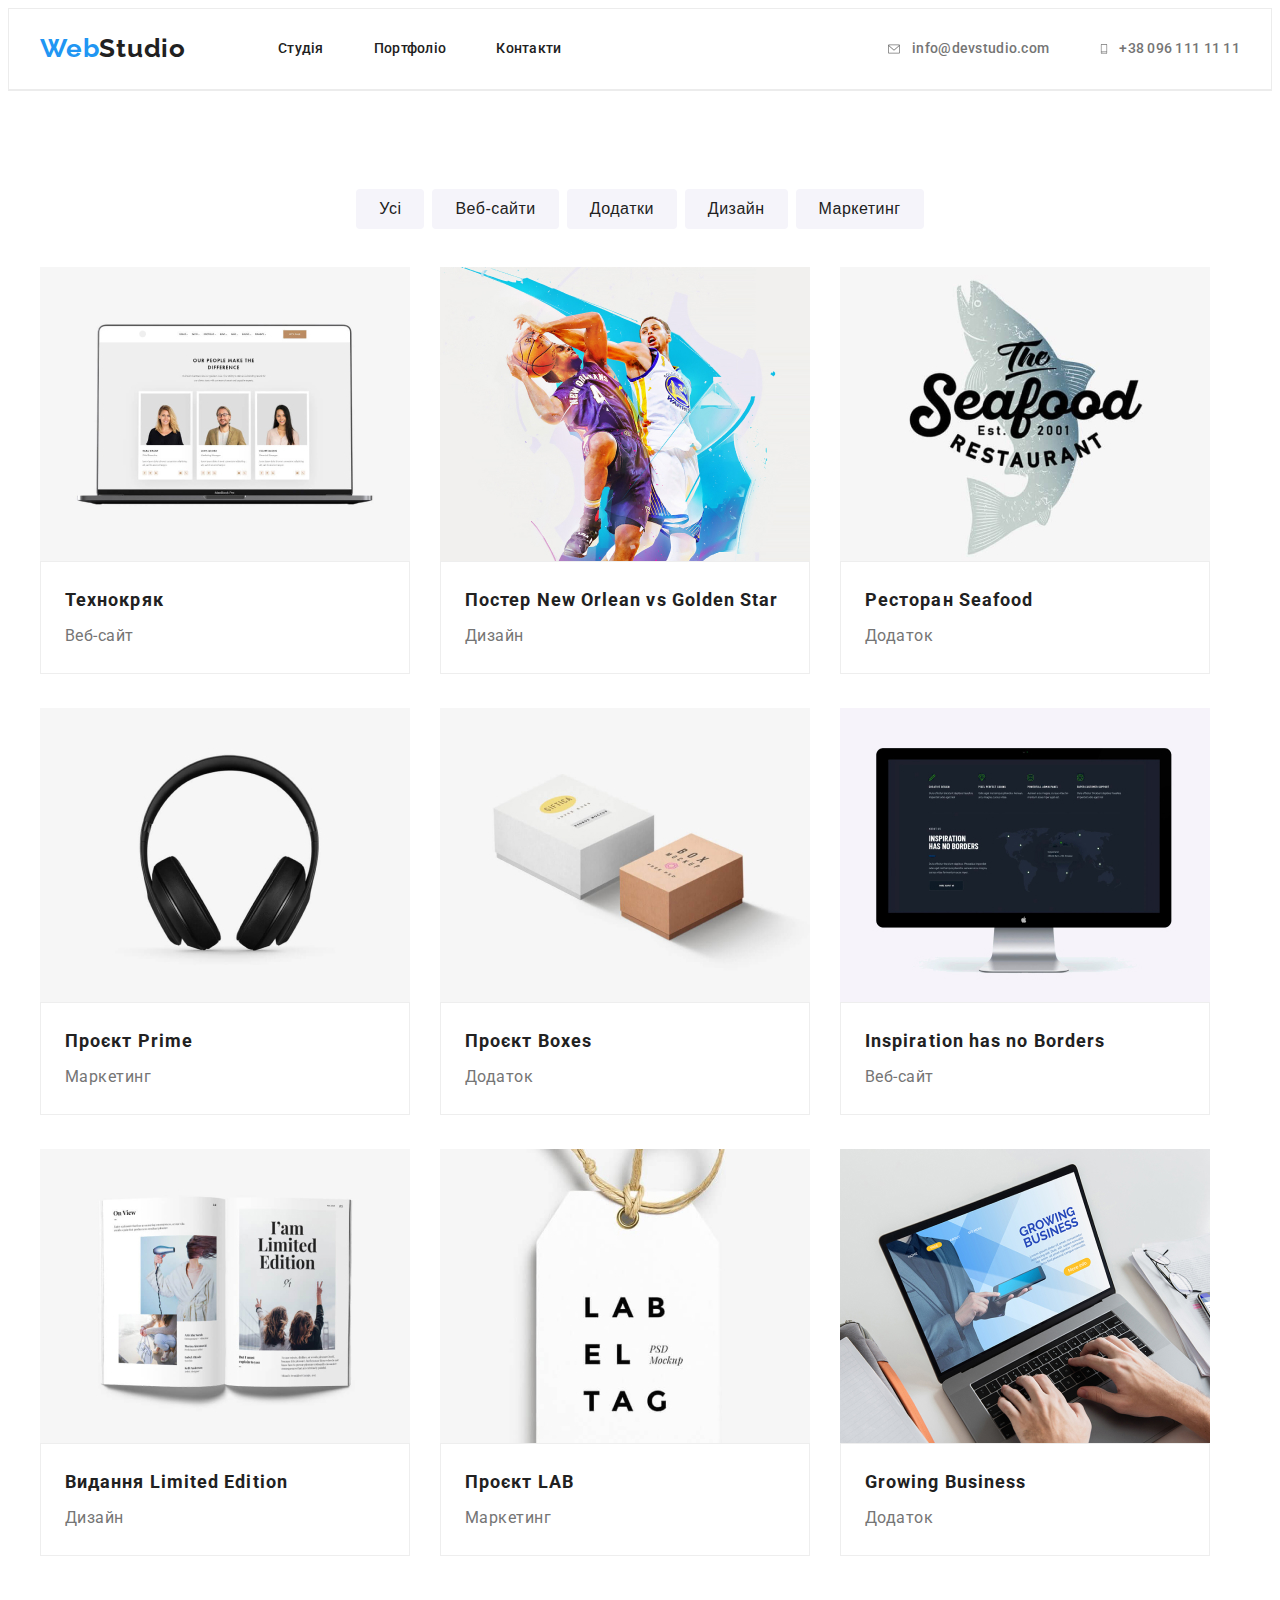
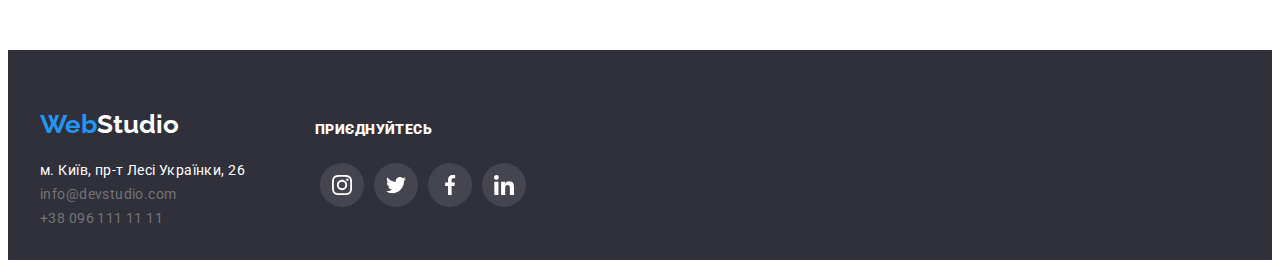
==== portfolio.html @ 794402a9 "first try" ====
<!DOCTYPE html>
<html lang="uk">
  <head>
    <meta charset="UTF-8" />
    <meta http-equiv="X-UA-Compatible" content="IE=edge" />
    <meta name="viewport" content="width=device-width, initial-scale=1.0" />
    <title>Portfolio</title>
    <link rel="preconnect" href="https://fonts.googleapis.com" />
    <link rel="preconnect" href="https://fonts.gstatic.com" crossorigin />
    <link
      href="https://fonts.googleapis.com/css2?family=Raleway:wght@700&family=Roboto:wght@400;500;700;900&display=swap"
      rel="stylesheet"
    />
    <link
      rel="stylesheet"
      href="https://cdnjs.cloudflare.com/ajax/libs/modern-normalize/1.1.0/modern-normalize.min.css"
      integrity="sha512-wpPYUAdjBVSE4KJnH1VR1HeZfpl1ub8YT/NKx4PuQ5NmX2tKuGu6U/JRp5y+Y8XG2tV+wKQpNHVUX03MfMFn9Q=="
      crossorigin="anonymous"
      referrerpolicy="no-referrer"
    />
    <link rel="stylesheet" href="./css/style.css" />
  </head>
  <body>
    <header class="header">
      <div class="header-wrapper container">
        <nav class="header-nav">
          <a lang="en" href="./index.html" class="header-logo"
            ><span class="logo-color">Web</span>Studio</a
          >

          <ul class="header-list list">
            <li class="header-item">
              <a href="./index.html" class="header-link link">Студія</a>
            </li>
            <li class="header-item">
              <a href="./portfolio.html" class="header-link link">Портфоліо</a>
            </li>
            <li class="header-item">
              <a href="" class="header-link link">Контакти</a>
            </li>
          </ul>
        </nav>
        <ul class="header-contact-list list">
          <li class="header-item-mail">
            <a href="mailto:info@devstudio.com" class="header-contact link">
              <svg class="icon-mail" height="12px" width="16px">
                <use href="./images/icons.svg#icon-envelope"></use>
              </svg>
              info@devstudio.com</a
            >
          </li>
          <li class="header-item-contact">
            <a href="tel:+380961111111" class="header-contact link">
              <svg class="icon-phone" height="16px" width="10px">
                <use href="./images/icons.svg#icon-smartphone"></use>
              </svg>
              +38 096 111 11 11</a
            >
          </li>
        </ul>
      </div>
    </header>
    <main>
      <section class="menu section">
        <div class="container">
          <h1 class="visually-hidden">Меню</h1>
          <ul class="menu-list list">
            <li><button type="button" class="menu-btn">Усі</button></li>
            <li><button type="button" class="menu-btn">Веб-сайти</button></li>
            <li><button type="button" class="menu-btn">Додатки</button></li>
            <li><button type="button" class="menu-btn">Дизайн</button></li>
            <li><button type="button" class="menu-btn">Маркетинг</button></li>
          </ul>

          <ul class="project-list list">
            <li class="project-item">
              <div class="action-overlay" >
                <img 
                src="./images/project1.jpg"
                alt="Веб-сторінка Технокряк"
                width="370"
                />
                <p class="img-overlay">Ресурс пропонує комплексні пропозиції з різним рівнем функціоналу та сервісів. Все це дозволить відвідувачу отримати вичерпні відомості про компанію чи приватну особу.</p>
              </div>
              
              <div class="project-wrapper">
                <h2 class="project-title">Технокряк</h2>
                <p class="project-description">Веб-сайт</p>
              </div>
            </li>

            <li class="project-item">
              <div class="action-overlay"><img
                src="./images/project2.jpg"
                alt="Дизайн постеру"
                width="370"
              />
              <p class="img-overlay">Ресурс пропонує комплексні пропозиції з різним рівнем функціоналу та сервісів. Все це дозволить відвідувачу отримати вичерпні відомості про компанію чи приватну особу.</p></div>
              
              <div class="project-wrapper">
                <h2 class="project-title">Постер New Orlean vs Golden Star</h2>
                <p class="project-description">Дизайн</p>
              </div>
            </li>
            <li class="project-item">
              <div class="action-overlay"><img
                src="./images/project3.jpg"
                alt="Додаток ресторану"
                width="370"
              />
              <p class="img-overlay">Ресурс пропонує комплексні пропозиції з різним рівнем функціоналу та сервісів. Все це дозволить відвідувачу отримати вичерпні відомості про компанію чи приватну особу.</p></div>
              
              <div class="project-wrapper">
                <h2 class="project-title">Ресторан Seafood</h2>
                <p class="project-description">Додаток</p>
              </div>
            </li>
            <li class="project-item">
              <div class="action-overlay"><img
                src="./images/project4.jpg"
                alt="Маркетинг проєкт"
                width="370"
              />
              <p class="img-overlay">Ресурс пропонує комплексні пропозиції з різним рівнем функціоналу та сервісів. Все це дозволить відвідувачу отримати вичерпні відомості про компанію чи приватну особу.</p></div>
              
              <div class="project-wrapper">
                <h2 class="project-title">Проєкт Prime</h2>
                <p class="project-description">Маркетинг</p>
              </div>
            </li>
            <li class="project-item">
              <div class="action-overlay"><img
                src="./images/project5.jpg"
                alt="Проєкт з додатком"
                width="370"
              />
              <p class="img-overlay">Ресурс пропонує комплексні пропозиції з різним рівнем функціоналу та сервісів. Все це дозволить відвідувачу отримати вичерпні відомості про компанію чи приватну особу.</p></div>
              
              <div class="project-wrapper">
                <h2 class="project-title">Проєкт Boxes</h2>
                <p class="project-description">Додаток</p>
              </div>
            </li>
            <li class="project-item">
              <div class="action-overlay"><img src="./images/project6.jpg" alt="Веб-сторінка" width="370" />
                <p class="img-overlay">Ресурс пропонує комплексні пропозиції з різним рівнем функціоналу та сервісів. Все це дозволить відвідувачу отримати вичерпні відомості про компанію чи приватну особу.</p></div>
              
              <div class="project-wrapper">
                <h2 lang="en" class="project-title">
                  Inspiration has no Borders
                </h2>
                <p class="project-description">Веб-сайт</p>
              </div>
            </li>
            <li class="project-item">
              <div class="action-overlay"><img
                src="./images/project7.jpg"
                alt="Дизайн видання"
                width="370"
              />
              <p class="img-overlay">Ресурс пропонує комплексні пропозиції з різним рівнем функціоналу та сервісів. Все це дозволить відвідувачу отримати вичерпні відомості про компанію чи приватну особу.</p></div>
              
              <div class="project-wrapper">
                <h2 class="project-title">Видання Limited Edition</h2>
                <p class="project-description">Дизайн</p>
              </div>
            </li>
            <li class="project-item">
              <div class="action-overlay"><img
                src="./images/project8.jpg"
                alt="Маркетинг проєкт Лаб"
                width="370"
              />
              <p class="img-overlay">Ресурс пропонує комплексні пропозиції з різним рівнем функціоналу та сервісів. Все це дозволить відвідувачу отримати вичерпні відомості про компанію чи приватну особу.</p></div>
              
              <div class="project-wrapper">
                <h2 class="project-title">Проєкт LAB</h2>
                <p class="project-description">Маркетинг</p>
              </div>
            </li>
            <li class="project-item">
              <div class="action-overlay"><img
                src="./images/project9.jpg"
                alt="Додаток для бізнесу"
                width="370"
              />
              <p class="img-overlay">Ресурс пропонує комплексні пропозиції з різним рівнем функціоналу та сервісів. Все це дозволить відвідувачу отримати вичерпні відомості про компанію чи приватну особу.</p></div>
              
              <div class="project-wrapper">
                <h2 lang="en" class="project-title">Growing Business</h2>
                <p class="project-description">Додаток</p>
              </div>
            </li>
          </ul>
        </div>
      </section>
    </main>
    <footer class="footer">
      <div class="footer-container container">
        <div class="footer-wrapper">
          <address>
            <a lang="en" href="./index.html" class="footer-logo"
              ><span class="logo-color">Web</span>Studio</a
            >
            <ul class="footer-list list">
              <li class="footer-item">
                <a
                  class="footer-map"
                  href="https://goo.gl/maps/qGiQPbmWfuUWFr6U6"
                  target="_blank"
                  rel="noopener noreferrer nofollow"
                  >м. Київ, пр-т Лесі Українки, 26</a
                >
              </li>
              <li class="footer-item">
                <a class="footer-contact" href="mailto:info@devstudio.com"
                  >info@devstudio.com</a
                >
              </li>
              <li class="footer-item">
                <a class="footer-contact" href="tel:+380961111111"
                  >+38 096 111 11 11</a
                >
              </li>
            </ul>
          </address>
        </div>
        <div class="social-footer">
          <p class="footer-social-text"><strong>приєднуйтесь</strong></p>
          <ul class="footer-social-list list">
            <li>
              <a href="" class="footer-social-link">
                <svg class="team-icon-social" height="20px" width="20px">
                  <use href="./images/icons.svg#icon-instagram"></use>
                </svg>
              </a>
            </li>
            <li>
              <a href="" class="footer-social-link">
                <svg class="team-icon-social" height="20px" width="20px">
                  <use href="./images/icons.svg#icon-twitter"></use>
                </svg>
              </a>
            </li>
            <li>
              <a href="" class="footer-social-link">
                <svg class="team-icon-social" height="20px" width="20px">
                  <use href="./images/icons.svg#icon-facebook"></use>
                </svg>
              </a>
            </li>
            <li>
              <a href="" class="footer-social-link">
                <svg class="team-icon-social" height="20px" width="20px">
                  <use href="./images/icons.svg#icon-linkedin"></use>
                </svg>
              </a>
            </li>
          </ul>
        </div>
      </div>
    </footer>
  </body>
</html>
---- css/style.css ----
:root {
  --primary-color: #212121;
  --sencondary-color: #757575;
  --active-color: #2196f3;
  --about-background: #F5F4FA;
  --social-link:  #AFB1B8;
}

h1,
h2,
h3,
h4,
h5,
h6,
ul,
p {
  margin: 0;
}

ul {
  padding-left: 0;
}

body {
  color: var(--primary-color);
  font-family: "Roboto";
  line-height: 1.1;
  font-size: 14px;
}

img{
  display: block;
}

a{
  display: block;
}




.list {
  list-style: none;
}

.container {
  width: 1200px;
  margin-left: auto;
  margin-right: auto;
}

.section {
  padding: 94px 0px;
}

.header{
  border: 1px solid #ececec;
}

.header-wrapper {
  display: flex;
  padding-left: 15px;
  padding-right: 15px;
  margin: 0 auto;
  padding-top: 24px;
  align-items: center;
  padding-bottom: 25px;
}

.header-nav {
  display: flex;
  align-items: center;
}

.header-logo {
  font-family: "Raleway";
  font-weight: 700;
  text-decoration: none;
  color: var(--primary-color);
  font-size: 26px;
  letter-spacing: 0.03em;
  line-height: 1.2;
  margin-right: 92px;
  transition: color 250ms cubic-bezier(0.4, 0, 0.2, 1);
}

.logo-color {
  color: #2196f3;
  
}
.header-logo:focus,
.header-logo:hover {
  color: var(--active-color);
  
}

.header-list {
  display: flex;
  align-items: center;
}



.header-item:not(:first-child) {
  margin-left: 50px;
}

.header-link {
  position: relative;
  color: var(--primary-color);
  font-weight: 500;
  letter-spacing: 0.02em;
  text-decoration: none;
  transition: color 250ms cubic-bezier(0.4, 0, 0.2, 1);

}

.header-link::after{
  content: '';
  position: absolute;
  left: 0;
  bottom: -34px;
  width: 100%;
  height: 4px;
  background-color: var(--active-color);
  display: block;
  
  transform: scaleX(0);
  transition: transform 250ms cubic-bezier(0.4, 0, 0.2, 1);
}

.header-link:focus::after,
.header-link:hover::after{
  transform: scaleX(1);
}

.header-link:hover,
.header-link:focus {
  color: var(--active-color);
  
}

.header-contact-list {
  display: flex;
  align-items: center;
  margin-left: auto;
}

.header-contact {
  color: var(--sencondary-color);
  text-decoration: none;
  font-weight: 500;
  letter-spacing: 0.02em;
  display: flex;
  align-items: center;
  transition-property: color, fill; 
  transition-timing-function: cubic-bezier(0.4, 0, 0.2, 1);
  transition-duration: 250ms
}

.header-contact:hover,
.header-contact:focus {
  color: var(--active-color);
  fill: currentColor;
  
}

.header-item-contact {
  margin-left: 50px;
}

.icon-mail{
  fill: currentColor;
  margin-right: 10px;
}

.icon-mail:hover,
.icon-mail:focus{
  fill: currentColor;
}

.icon-phone{
  margin-right: 10px;
  fill: currentColor;
  
}

.icon-phone:hover,
.icon-phone:focus{
  fill: currentColor;
  
}


.hero {
  background-color: #2f303a;
  background-repeat: no-repeat;
  background-position: center, center;
  background-image: linear-gradient(to right, rgba(47, 48, 58, 0.4), rgba(47, 48, 58, 0.4)),
   url(../images/heroimg.jpg);
   background-size: 1600px 600px;
  padding-top: 200px;
  padding-bottom: 200px;
  
}

.hero-wrapper {
  text-align: center;
}

.hero-title {
  color: #ffffff;
  font-weight: 900;
  font-size: 44px;
  letter-spacing: 0.06em;
  text-transform: uppercase;
  line-height: 1.4;
  max-width: 696px;
  margin: auto;
  
}

.hero-btn {
  color: #ffffff;
  background-color: var(--active-color);
  font-size: 16px;
  font-weight: 700;
  letter-spacing: 0.06em;
  cursor: pointer;
  margin-top: 30px;
  border-radius: 4px;
  width: 216px;
  height: 50px;
  border: inherit;
  transition-property: background-color, color; 
  transition-timing-function: cubic-bezier(0.4, 0, 0.2, 1);
  transition-duration: 250ms

}
.hero-btn:hover,
.hero-btn:focus{
  background-color: var(--about-background);
  color: var(--active-color);
}


.backdrop{
  position: fixed;
  top: 0;
  left: 0;
  width: 100%;
  height: 100%;
  background-color: rgba(0, 0, 0, 0.1);
}

.backdrop.is-hidden{
  opacity: 0;
  pointer-events: none;
}

.modal{
  position: absolute;
  top: 50%;
  left: 50%;
  transform: translate(-50%, -50%);
  width: 528px;
  height: 581px;
  background-color: #ffffff;
}

.modal-btn{
  margin-top: 8px;
  margin-left: 490px;
  border-radius: 50%;
  border: 1px, color rgba(0, 0, 0, 0.1);
  background-color: #ffffff;
  cursor: pointer;
  height: 30px;
  width: 30px;
  text-align: center;
  
}

.visually-hidden {
  position: absolute;
  white-space: nowrap;
  width: 1px;
  height: 1px;
  overflow: hidden;
  border: 0;
  padding: 0;
  clip: rect(0 0 0 0);
  clip-path: inset(50%);
  margin: -1px;
}

.about-list {
  display: flex;
  
}

.about-item:not(:first-child) {
  margin-left: 30px;
  
}

.about-icons{
  height: 120px;
  width: 270px;
  background-color: var(--about-background);
  display: flex;
  align-items: center;
  justify-content: center;
  margin-bottom: 30px;
  
}


.about-title {
  color: var(--primary-color);
  font-weight: 700;
  letter-spacing: 0.03em;
  text-transform: uppercase;
  margin-bottom: 10px;
}
.about-text {
  color: var(--sencondary-color);
  letter-spacing: 0.03em;
  line-height: 1.7;
}

.work-list {
  display: flex;
  align-items: center;
  margin-top: 50px;
}

.work-item{
  position: relative;
}

.work-description{
  position: absolute;
  bottom: 0;
  left: 0;
  display: block;
  height: 70px;
  width: 370px;
  background-color: rgba(47, 48, 58, 0.8);
  text-align: center;
  color: #ffffff;
  padding: 27px 0px;
  font-weight: 700;
  letter-spacing: 0.03em;
  text-transform: uppercase;
}

.work-title {
  color: var(--primary-color);
  font-weight: 700;
  font-size: 36px;
  letter-spacing: 0.03em;
  text-align: center;
  
}

.work-item:not(:first-child) {
  margin-left: 30px;
}

.team {
  background-color: var(--about-background);
}
.team-list {
  display: flex;
  align-items: center;
  
}

.team-img{
  box-shadow: 0px 1px 3px rgba(0, 0, 0, 0.12), 0px 1px 1px rgba(0, 0, 0, 0.14), 0px 2px 1px rgba(0, 0, 0, 0.2);
  margin-top: 50px;
  border-radius: 4px;
  background-color: #ffffff;
}
 
.team-title {
  font-weight: 700;
  font-size: 36px;
  letter-spacing: 0.03em;
  text-align: center;
}

.team-person {
  color: var(--primary-color);
  font-weight: 500;
  font-size: 16px;
  letter-spacing: 0.03em;
  line-height: 1.1;
  display: block;
}
.team-description {
  color: var(--sencondary-color);
  font-size: 16px;
  letter-spacing: 0.03em;
  margin-top: 10px;
}

.img-wrapper {
  display: block;
  
}

.team-img:not(:first-child) {
  margin-left: 30px;
}

.team-text-wrapper{
  text-align: center;
  padding: 30px 0;
}

.team-social{
  display: flex;
  background-position: center;
  justify-content: center;
  margin-top: 16px;

}


.social-link{
  height: 44px;
  width: 44px;
  align-items: center;
  justify-content: center;
  display: flex;
  border-radius: 50%;
  fill: var(--social-link);
  transition-property: background-color, fill; 
  transition-timing-function: cubic-bezier(0.4, 0, 0.2, 1);
  transition-duration: 250ms

}

.social-link:hover,
.social-link:focus{
  background-color: var(--active-color);
  fill: #ffffff;
  
}

.client-title{
  font-weight: 700;
  font-size: 36px;
  color: var(--primary-color);
  text-align: center;
  letter-spacing: 0,03em;
}

.client-list{
  display: flex;
  align-items: center;
  justify-content: center;
}

.client-card{
  margin: 15px;     
}

.client-logo{
  fill: var(--social-link);
  border: 1px solid #AFB1B8;
  justify-content: center;
  align-items: center;
  height: 92px;
  width: 170px;
  display: flex;
  margin-top: 50px;
  border-radius: 4px;
  transition-property: border, fill; 
  transition-timing-function: cubic-bezier(0.4, 0, 0.2, 1);
  transition-duration: 250ms
}


.client-logo:hover,
.client-logo:focus{
  fill: var(--active-color);
  border: 1px solid var(--active-color);
}



.footer {
  background-color: #2f303a;
  
}

.footer-container{
  display: flex;
}

.footer-logo {
  font-weight: 700;
  font-size: 26px;
  font-family: "Raleway";
  text-decoration: none;
  font-style: normal;
  color: #ffffff;
  display: block;
  padding-top: 60px;
  margin-bottom: 20px;
  transition: color 250ms cubic-bezier(0.4, 0, 0.2, 1);
}

.footer-logo:focus,
.footer-logo:hover {
  color: var(--active-color);
}

.footer-map {
  color: #ffffff;
  text-decoration: none;
  font-style: normal;
  letter-spacing: 0.03em;
  line-height: 1.7;
  transition: color 250ms cubic-bezier(0.4, 0, 0.2, 1);
}
.footer-map:hover,
.footer-map:focus {
  color: var(--active-color);
}

.footer-contact {
  color: var(--sencondary-color);
  text-decoration: none;
  font-style: normal;
  letter-spacing: 0.03em;
  line-height: 1.7;
  display: block;
  transition: color 250ms cubic-bezier(0.4, 0, 0.2, 1);
}

.footer-item:nth-child(3n) {
  padding-bottom: 30px;
}

.footer-contact:hover,
.footer-contact:focus {
  color: var(--active-color);
}

.social-footer{
  margin-left: 70px;
  
}

.footer-social-text{
  font-weight: 700;
  letter-spacing: 0.03em;
  text-transform: uppercase;
  color: #ffffff;
  margin-top: 72px;
}

.footer-social-list{
  display: flex;
  align-items: center;
  margin-top: 20px;
}

.footer-social-link{
  height: 44px;
  width: 44px;
  align-items: center;
  justify-content: center;
  display: flex;
  border-radius: 50%;
  fill: #ffffff;
  background-color: rgba(255, 255, 255, 0.1);
  margin: 5px;
  transition: background-color 250ms cubic-bezier(0.4, 0, 0.2, 1);
}

.footer-social-link:hover,
.footer-social-link:focus{
  background-color: var(--active-color);
}

.menu{
  border-top: 1px solid #ececec;
}

.menu-list {
  display: flex;
  align-items: center;
  justify-content: center;
}

.menu-btn {
  font-weight: 500;
  font-size: 16px;
  letter-spacing: 0.03em;
  color: var(--primary-color);
  line-height: 1.6;
  cursor: pointer;
  margin: 4px;
  border-radius: 4px;
  border: 1px solid transparent;
  background-color: #F5F4FA;
  padding: 6px 22px;
  
  transition-property: color, background-color, box-shadow; 
  transition-timing-function: cubic-bezier(0.4, 0, 0.2, 1);
  transition-duration: 250ms
}



.menu-btn:hover,
.menu-btn:focus {
  background-color: var(--active-color);
  color: #ffffff;
  box-shadow:  0px 3px 1px rgba(0, 0, 0, 0.1), 0px 1px 2px rgba(0, 0, 0, 0.08), 0px 2px 2px rgba(0, 0, 0, 0.12);
}

.project-title {
  font-weight: 700;
  font-size: 18px;
  letter-spacing: 0.06em;
  color: var(--primary-color);
  letter-spacing: 0.06em;
  line-height: 2;
  
}

.project-list {
  display: flex;
  flex-wrap: wrap;
}

.project-item {
  position: relative;
  width: 370px;
  margin-top: 34px;
  margin-right: 30px;
  transition: box-shadow 250ms cubic-bezier(0.4, 0, 0.2, 1);
}

 .action-overlay{
  position: relative;
  display: block;
 overflow: hidden;
  
 }

 .img-overlay{
  position: absolute;
  display: block;
  width: 100%;
  height: 294px;
  line-height: 1.56;
  color: #ffffff;
  background-color: rgba(33, 150, 243, 0.9);
  padding: 63px 24px;
  opacity: 0;
  font-size: 18px;
  transition: transform 250ms cubic-bezier(0.4, 0, 0.2, 1);
  
 }

.project-item:hover .img-overlay{
  opacity: 1;
  transform: translateY(-100%);
 }

.project-item:nth-child(3n) {
  margin-right: 0;
}

.project-item:nth-last-child(-n + 3) {
  margin-bottom: 0;
}

.project-item:hover,
.project-item:focus{
  box-shadow: 0px 1px 1px rgba(0, 0, 0, 0.12), 0px 4px 4px rgba(0, 0, 0, 0.06), 1px 4px 6px rgba(0, 0, 0, 0.16);
}

.project-description {
  font-size: 16px;
  letter-spacing: 0.03em;
  color: var(--sencondary-color);
  line-height: 2.2;
}

.project-wrapper {
  padding: 20px 24px;
  border: 1px solid #EEEEEE;
}
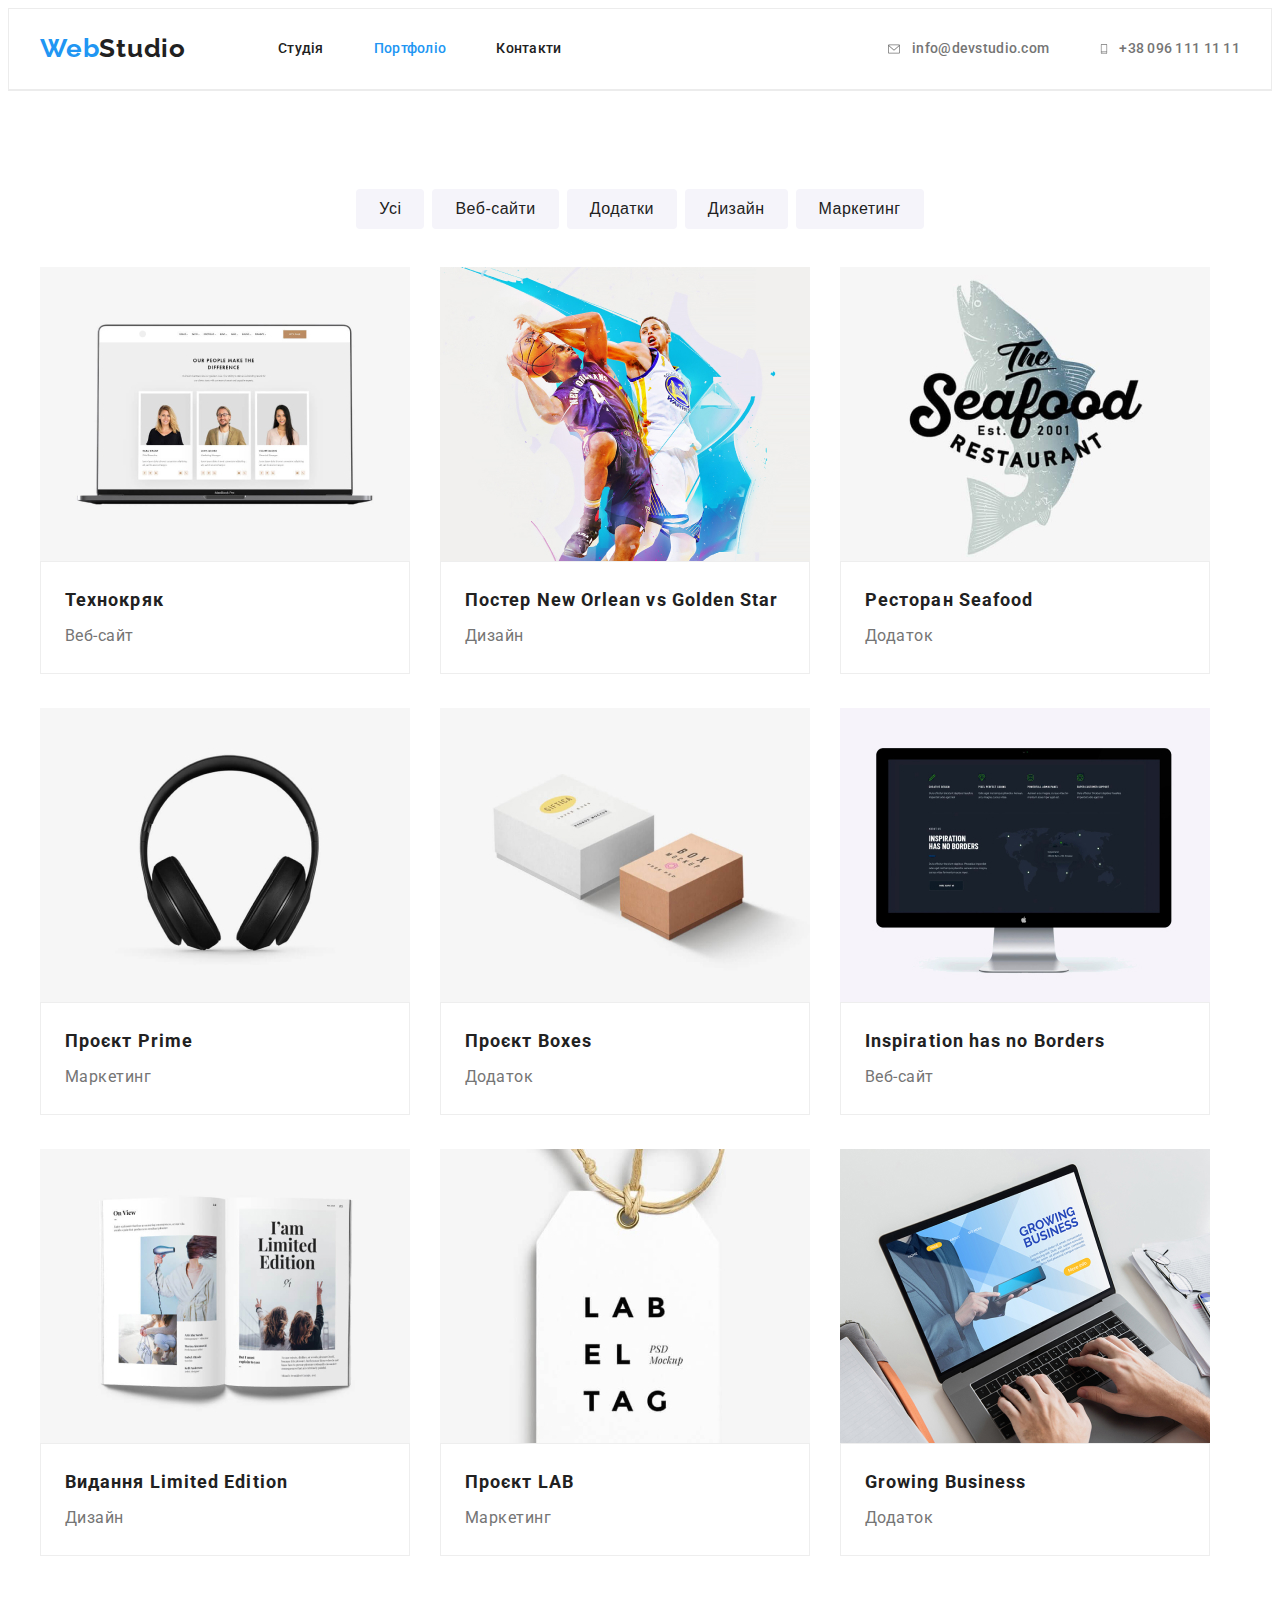
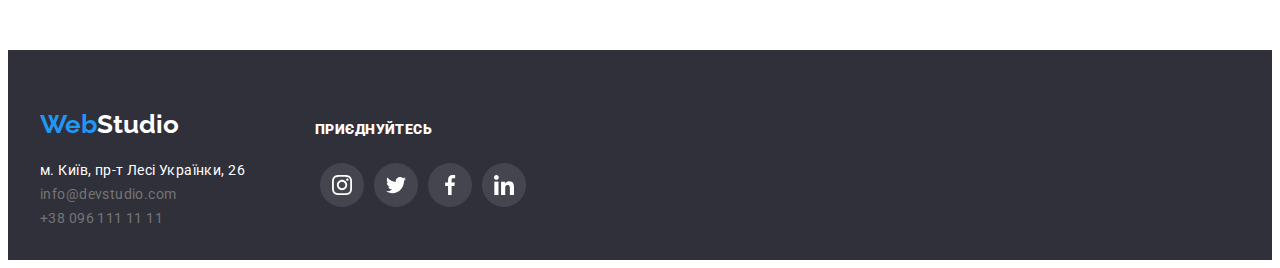
==== commit 02a1a30e: "second" ====
--- a/portfolio.html
+++ b/portfolio.html
@@ -33,7 +33,7 @@
               <a href="./index.html" class="header-link link">Студія</a>
             </li>
             <li class="header-item">
-              <a href="./portfolio.html" class="header-link link">Портфоліо</a>
+              <a href="./portfolio.html" class="header-link curret">Портфоліо</a>
             </li>
             <li class="header-item">
               <a href="" class="header-link link">Контакти</a>
--- a/css/style.css
+++ b/css/style.css
@@ -57,6 +57,10 @@
   border: 1px solid #ececec;
 }
 
+.header-list .curret{
+  color: var(--active-color);
+}
+
 .header-wrapper {
   display: flex;
   padding-left: 15px;
@@ -114,6 +118,7 @@
   transition: color 250ms cubic-bezier(0.4, 0, 0.2, 1);
 
 }
+
 
 .header-link::after{
   content: '';
@@ -124,7 +129,7 @@
   height: 4px;
   background-color: var(--active-color);
   display: block;
-  
+  border-radius: 2px;
   transform: scaleX(0);
   transition: transform 250ms cubic-bezier(0.4, 0, 0.2, 1);
 }
@@ -132,6 +137,7 @@
 .header-link:focus::after,
 .header-link:hover::after{
   transform: scaleX(1);
+
 }
 
 .header-link:hover,
@@ -239,8 +245,8 @@
 }
 .hero-btn:hover,
 .hero-btn:focus{
-  background-color: var(--about-background);
-  color: var(--active-color);
+  background-color: #188CE8;
+  color: #ffffff;
 }
 
 
@@ -251,6 +257,7 @@
   width: 100%;
   height: 100%;
   background-color: rgba(0, 0, 0, 0.1);
+  transition: opacity 750ms cubic-bezier(0.4, 0, 0.2, 1);
 }
 
 .backdrop.is-hidden{
@@ -269,16 +276,25 @@
 }
 
 .modal-btn{
+  display: flex;
   margin-top: 8px;
   margin-left: 490px;
+  width: 30px;
+  height: 30px;
+  align-items: center;
   border-radius: 50%;
-  border: 1px, color rgba(0, 0, 0, 0.1);
   background-color: #ffffff;
   cursor: pointer;
-  height: 30px;
-  width: 30px;
-  text-align: center;
-  
+  border: 1px color rgba(0, 0, 0, 0.1);
+}
+
+
+
+.close-btn-modal{
+  height: 18px;
+  width: 18px;
+  
+
 }
 
 .visually-hidden {
@@ -329,6 +345,10 @@
   line-height: 1.7;
 }
 
+.work{
+  padding: 0 0 94px 0;
+}
+
 .work-list {
   display: flex;
   align-items: center;
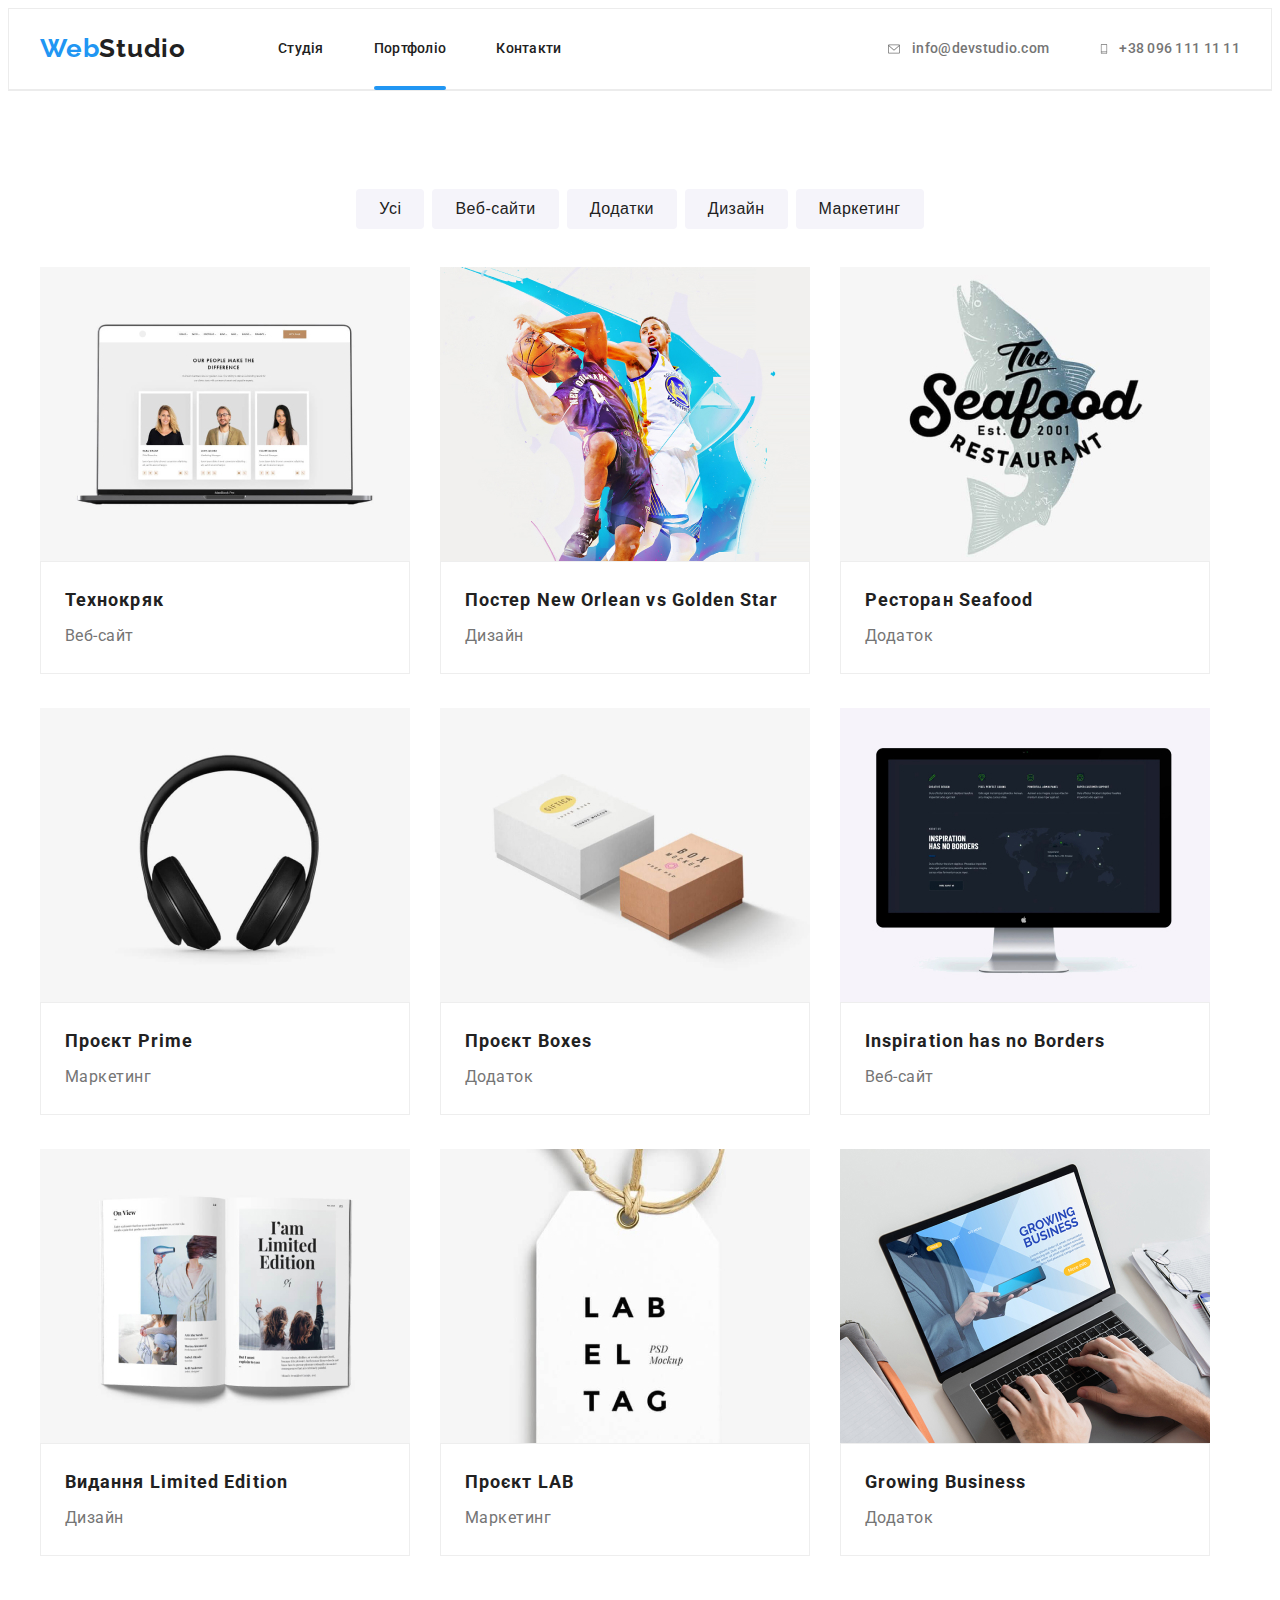
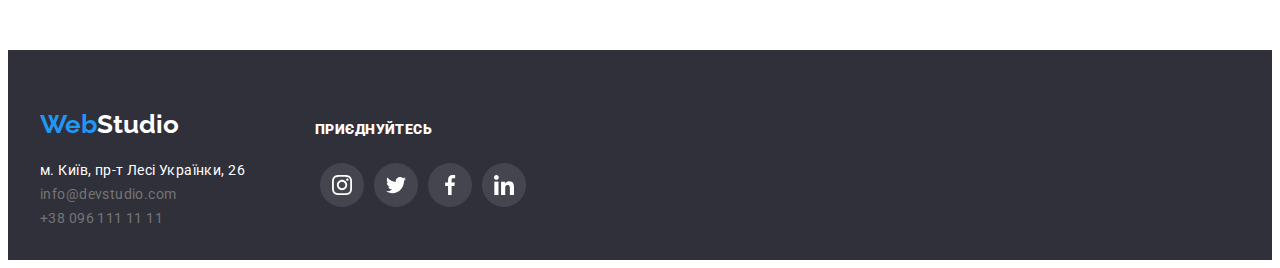
==== commit 51772363: "third try" ====
--- a/portfolio.html
+++ b/portfolio.html
@@ -32,8 +32,8 @@
             <li class="header-item">
               <a href="./index.html" class="header-link link">Студія</a>
             </li>
-            <li class="header-item">
-              <a href="./portfolio.html" class="header-link curret">Портфоліо</a>
+            <li class="header-item curret">
+              <a href="./portfolio.html" class="header-link">Портфоліо</a>
             </li>
             <li class="header-item">
               <a href="" class="header-link link">Контакти</a>
--- a/css/style.css
+++ b/css/style.css
@@ -57,10 +57,6 @@
   border: 1px solid #ececec;
 }
 
-.header-list .curret{
-  color: var(--active-color);
-}
-
 .header-wrapper {
   display: flex;
   padding-left: 15px;
@@ -119,6 +115,20 @@
 
 }
 
+.header-item{
+  position: relative;
+}
+.curret::after{
+  content: '';
+  position: absolute;
+  left: 0;
+  bottom: -34px;
+  width: 100%;
+  height: 4px;
+  background-color: var(--active-color);
+  display: block;
+  border-radius: 2px;
+}
 
 .header-link::after{
   content: '';
@@ -285,7 +295,7 @@
   border-radius: 50%;
   background-color: #ffffff;
   cursor: pointer;
-  border: 1px color rgba(0, 0, 0, 0.1);
+  border: 1px solid rgba(0, 0, 0, 0.1);
 }
 
 
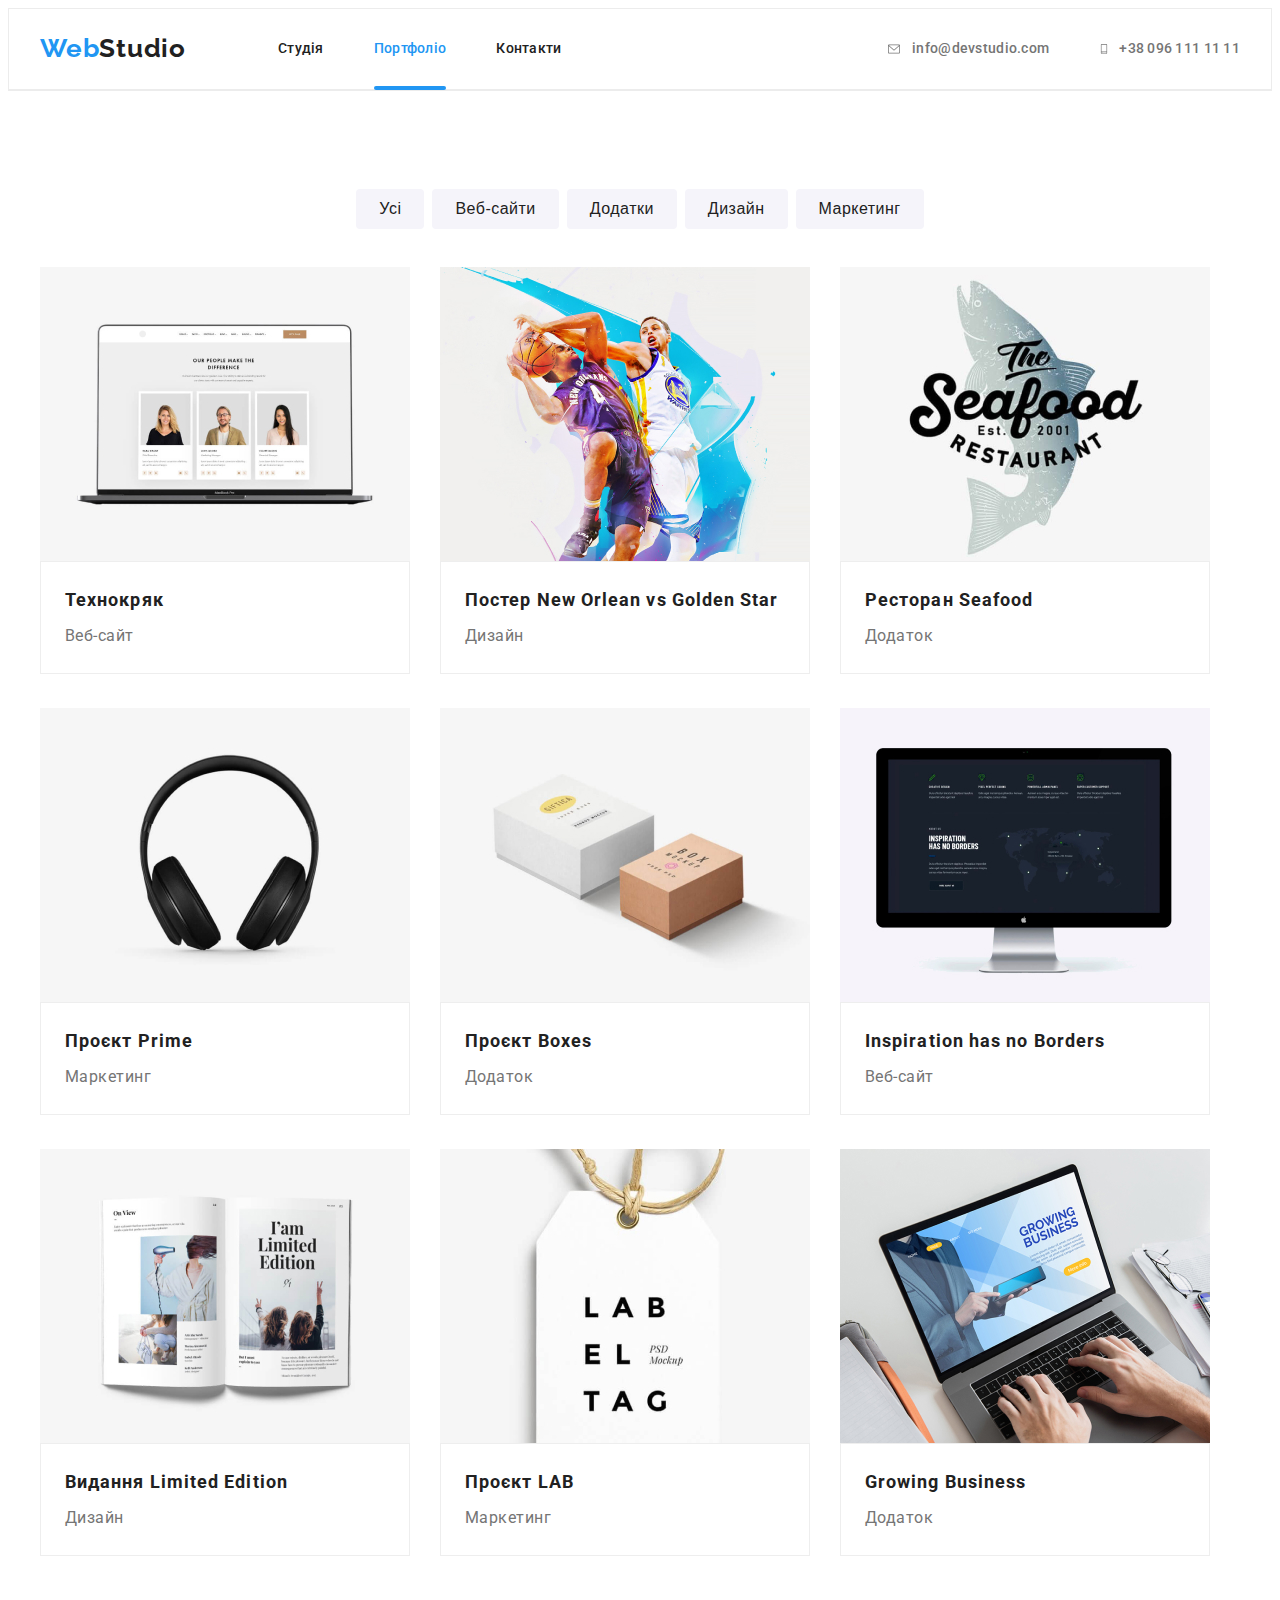
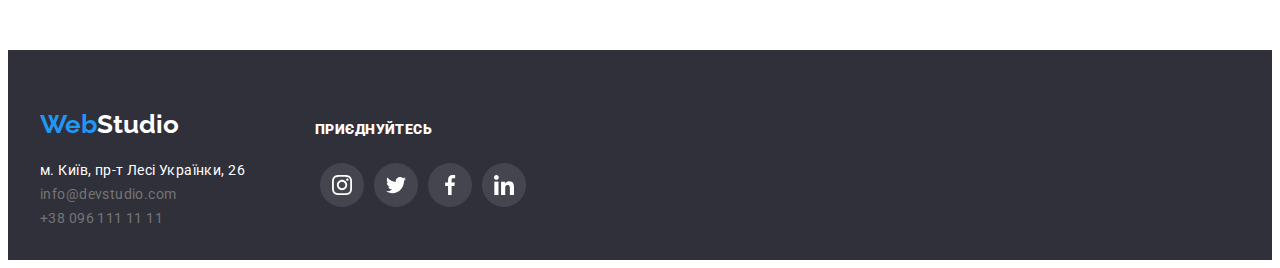
==== commit fa175915: "third try 2.0" ====
--- a/portfolio.html
+++ b/portfolio.html
@@ -33,7 +33,7 @@
               <a href="./index.html" class="header-link link">Студія</a>
             </li>
             <li class="header-item curret">
-              <a href="./portfolio.html" class="header-link">Портфоліо</a>
+              <a href="./portfolio.html" class="header-link curret-page">Портфоліо</a>
             </li>
             <li class="header-item">
               <a href="" class="header-link link">Контакти</a>
--- a/css/style.css
+++ b/css/style.css
@@ -113,6 +113,10 @@
   text-decoration: none;
   transition: color 250ms cubic-bezier(0.4, 0, 0.2, 1);
 
+}
+
+ .curret-page{
+  color: var(--active-color);
 }
 
 .header-item{
